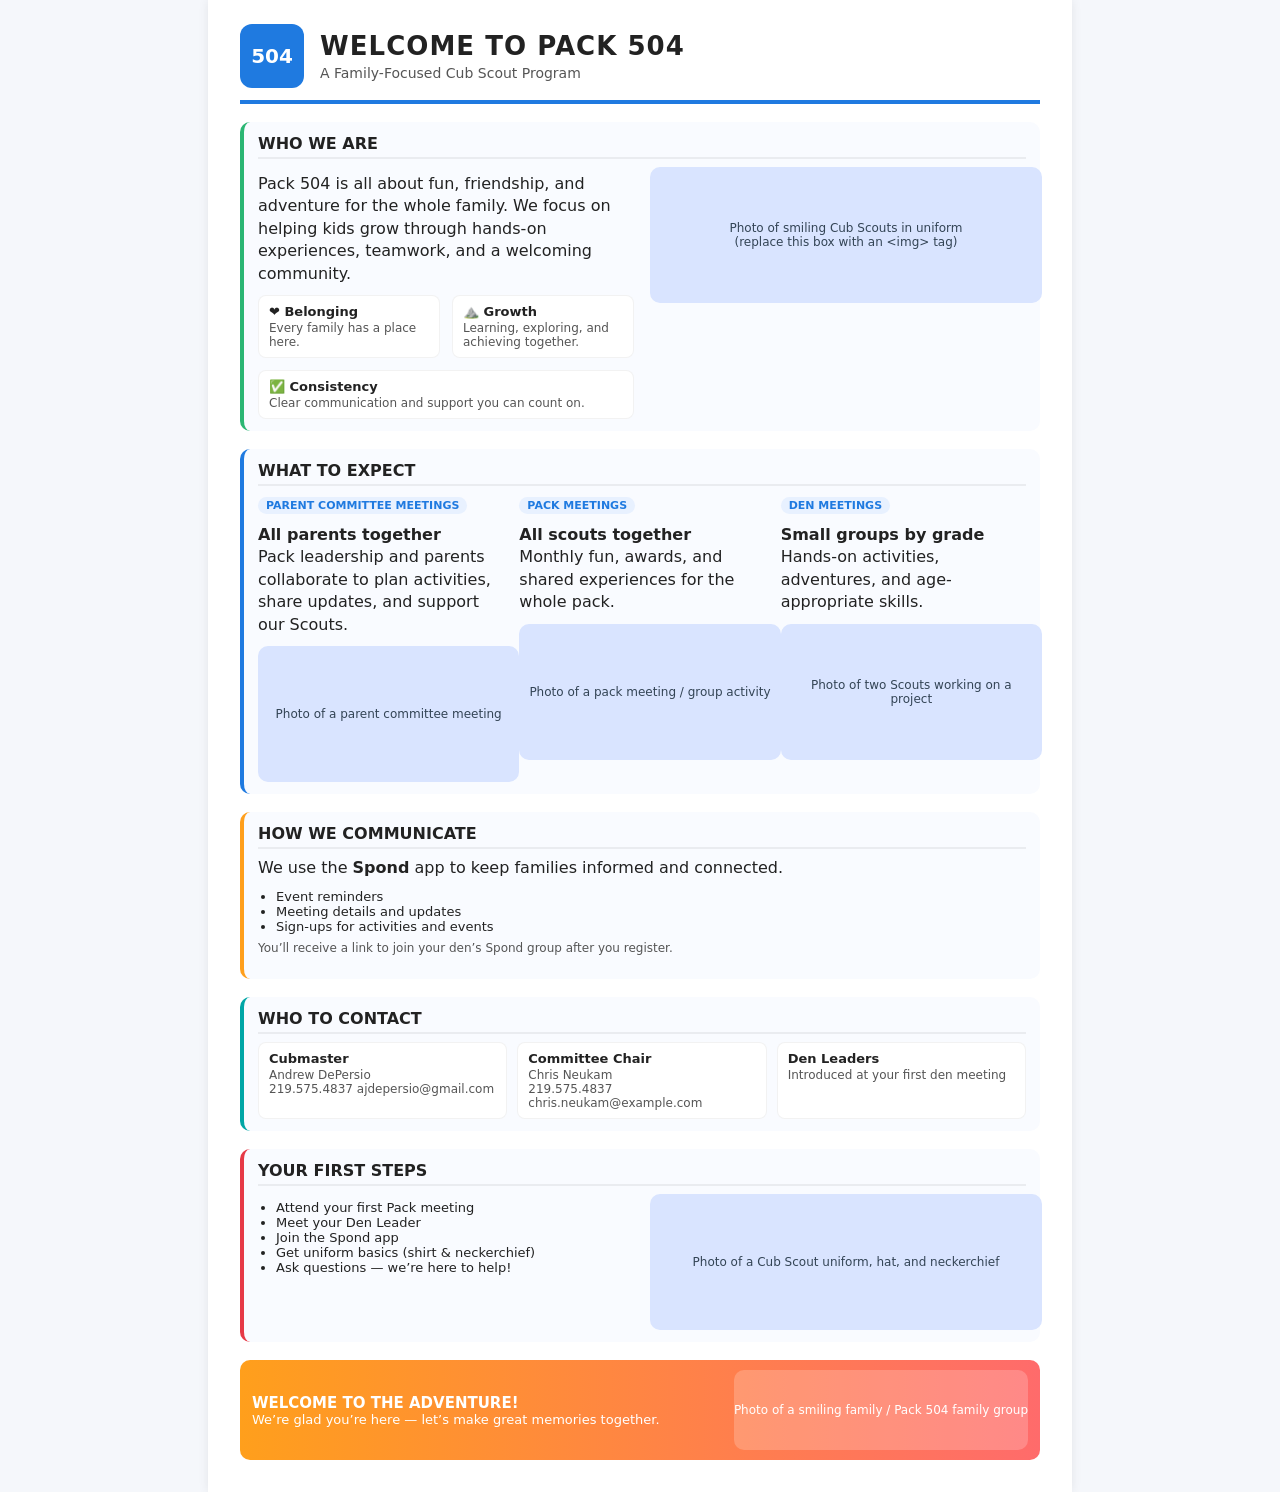
==== src/new-family-info/1-welcome.html @ 1c32aaff "Added welcome page" ====
<!DOCTYPE html>
<html lang="en">
<head>
  <meta charset="UTF-8" />
  <title>Welcome to Pack 504</title>
  <style>
    body {
      font-family: system-ui, -apple-system, BlinkMacSystemFont, "Segoe UI", sans-serif;
      margin: 0;
      padding: 0;
      background: #f5f7fb;
      color: #222;
    }
    .page {
      max-width: 800px;
      margin: 0 auto;
      background: #ffffff;
      padding: 24px 32px 32px;
      box-shadow: 0 0 10px rgba(0,0,0,0.08);
    }
    h1, h2, h3 {
      margin: 0;
      font-weight: 700;
    }
    p {
      margin: 6px 0 10px;
      line-height: 1.4;
    }
    .header {
      display: flex;
      align-items: center;
      gap: 16px;
      border-bottom: 4px solid #1f7ae0;
      padding-bottom: 12px;
      margin-bottom: 18px;
    }
    .header-logo {
      width: 64px;
      height: 64px;
      background: #1f7ae0;
      border-radius: 12px;
      display: flex;
      align-items: center;
      justify-content: center;
      color: #fff;
      font-weight: 800;
      font-size: 20px;
    }
    .header-text h1 {
      font-size: 26px;
      letter-spacing: 0.04em;
    }
    .header-text h2 {
      font-size: 14px;
      font-weight: 500;
      color: #555;
      margin-top: 4px;
    }

    .section {
      margin-bottom: 18px;
      padding: 12px 14px;
      border-radius: 10px;
      background: #f9fbff;
    }
    .section-title {
      font-size: 16px;
      font-weight: 700;
      margin-bottom: 8px;
      padding-bottom: 4px;
      border-bottom: 2px solid rgba(0,0,0,0.06);
    }

    /* Color accents per section */
    .section-who { border-left: 4px solid #2bb673; }
    .section-what { border-left: 4px solid #1f7ae0; }
    .section-comm { border-left: 4px solid #ff9f1c; }
    .section-contact { border-left: 4px solid #00a6a6; }
    .section-steps { border-left: 4px solid #e63946; }

    .flex-row {
      display: flex;
      gap: 16px;
      flex-wrap: wrap;
    }
    .flex-col {
      flex: 1 1 0;
      min-width: 220px;
    }

    .icon-row {
      display: flex;
      gap: 12px;
      flex-wrap: wrap;
      margin-top: 8px;
    }
    .icon-card {
      flex: 1 1 0;
      min-width: 150px;
      background: #ffffff;
      border-radius: 8px;
      padding: 8px 10px;
      border: 1px solid rgba(0,0,0,0.05);
    }
    .icon-label {
      font-weight: 600;
      font-size: 13px;
      margin-bottom: 2px;
    }
    .icon-desc {
      font-size: 12px;
      color: #555;
    }

    .photo {
      width: 100%;
      border-radius: 10px;
      background: #d9e4ff;
      height: 120px;
      display: flex;
      align-items: center;
      justify-content: center;
      color: #345;
      font-size: 12px;
      text-align: center;
      padding: 8px;
    }

    .badge {
      display: inline-block;
      padding: 2px 8px;
      border-radius: 999px;
      font-size: 11px;
      font-weight: 600;
      background: #e8f1ff;
      color: #1f7ae0;
      margin-bottom: 4px;
    }

    .contact-grid {
      display: grid;
      grid-template-columns: repeat(auto-fit, minmax(160px, 1fr));
      gap: 10px;
      margin-top: 8px;
    }
    .contact-card {
      background: #ffffff;
      border-radius: 8px;
      padding: 8px 10px;
      border: 1px solid rgba(0,0,0,0.05);
      font-size: 13px;
    }
    .contact-label {
      font-weight: 600;
      margin-bottom: 2px;
    }
    .contact-value {
      font-size: 12px;
      color: #555;
    }

    ul {
      margin: 6px 0 4px 18px;
      padding: 0;
      font-size: 13px;
    }

    .footer-banner {
      margin-top: 10px;
      padding: 10px 12px;
      border-radius: 10px;
      background: linear-gradient(90deg, #ff9f1c, #ff6b6b);
      color: #fff;
      display: flex;
      align-items: center;
      justify-content: space-between;
      gap: 12px;
      font-size: 13px;
    }
    .footer-banner strong {
      font-size: 15px;
    }
    .footer-photo {
      min-width: 120px;
      height: 80px;
      border-radius: 10px;
      background: rgba(255,255,255,0.2);
      display: flex;
      align-items: center;
      justify-content: center;
      text-align: center;
      font-size: 12px;
    }

    @media print {
      body {
        background: #ffffff;
      }
      .page {
        box-shadow: none;
        margin: 0;
        max-width: 100%;
      }
    }
  </style>
</head>
<body>
  <div class="page">

    <!-- HEADER -->
    <div class="header">
      <div class="header-logo">
        504
      </div>
      <div class="header-text">
        <h1>WELCOME TO PACK 504</h1>
        <h2>A Family-Focused Cub Scout Program</h2>
      </div>
    </div>

    <!-- WHO WE ARE -->
    <div class="section section-who">
      <div class="section-title">WHO WE ARE</div>
      <div class="flex-row">
        <div class="flex-col">
          <p>
            Pack 504 is all about fun, friendship, and adventure for the whole family.
            We focus on helping kids grow through hands-on experiences, teamwork,
            and a welcoming community.
          </p>
          <div class="icon-row">
            <div class="icon-card">
              <div class="icon-label">❤️ Belonging</div>
              <div class="icon-desc">Every family has a place here.</div>
            </div>
            <div class="icon-card">
              <div class="icon-label">⛰️ Growth</div>
              <div class="icon-desc">Learning, exploring, and achieving together.</div>
            </div>
            <div class="icon-card">
              <div class="icon-label">✅ Consistency</div>
              <div class="icon-desc">Clear communication and support you can count on.</div>
            </div>
          </div>
        </div>
        <div class="flex-col">
          <!-- Replace with real image if desired -->
          <div class="photo">
            Photo of smiling Cub Scouts in uniform<br />
            (replace this box with an &lt;img&gt; tag)
          </div>
        </div>
      </div>
    </div>

    <!-- WHAT TO EXPECT -->
    <div class="section section-what">
      <div class="section-title">WHAT TO EXPECT</div>
      <div class="flex-row">
        <div class="flex-col">
          <span class="badge">PARENT COMMITTEE MEETINGS</span>
          <p>
            <strong>All parents together</strong><br />
            Pack leadership and parents collaborate to plan activities, share updates, and support our Scouts.
          </p>
          <div class="photo">
            Photo of a parent committee meeting
          </div>
        </div>
        <div class="flex-col">
          <span class="badge">PACK MEETINGS</span>
          <p>
            <strong>All scouts together</strong><br />
            Monthly fun, awards, and shared experiences for the whole pack.
          </p>
          <div class="photo">
            Photo of a pack meeting / group activity
          </div>
        </div>
        <div class="flex-col">
          <span class="badge">DEN MEETINGS</span>
          <p>
            <strong>Small groups by grade</strong><br />
            Hands-on activities, adventures, and age-appropriate skills.
          </p>
          <div class="photo">
            Photo of two Scouts working on a project
          </div>
        </div>
      </div>
    </div>

    <!-- HOW WE COMMUNICATE -->
    <div class="section section-comm">
      <div class="section-title">HOW WE COMMUNICATE</div>
      <p>
        We use the <strong>Spond</strong> app to keep families informed and connected.
      </p>
      <ul>
        <li>Event reminders</li>
        <li>Meeting details and updates</li>
        <li>Sign-ups for activities and events</li>
      </ul>
      <p style="font-size: 12px; color: #555;">
        You’ll receive a link to join your den’s Spond group after you register.
      </p>
    </div>

    <!-- WHO TO CONTACT -->
    <div class="section section-contact">
      <div class="section-title">WHO TO CONTACT</div>
      <div class="contact-grid">
        <div class="contact-card">
          <div class="contact-label">Cubmaster</div>
          <div class="contact-value">Andrew DePersio</div>
          <div class="contact-value">219.575.4837 ajdepersio@gmail.com</div>
        </div>
        <div class="contact-card">
          <div class="contact-label">Committee Chair</div>
          <div class="contact-value">Chris Neukam</div>
          <div class="contact-value">219.575.4837 chris.neukam@example.com</div>
        </div>
        <div class="contact-card">
          <div class="contact-label">Den Leaders</div>
          <div class="contact-value">Introduced at your first den meeting</div>
        </div>
      </div>
    </div>

    <!-- YOUR FIRST STEPS -->
    <div class="section section-steps">
      <div class="section-title">YOUR FIRST STEPS</div>
      <div class="flex-row">
        <div class="flex-col">
          <ul>
            <li>Attend your first Pack meeting</li>
            <li>Meet your Den Leader</li>
            <li>Join the Spond app</li>
            <li>Get uniform basics (shirt &amp; neckerchief)</li>
            <li>Ask questions — we’re here to help!</li>
          </ul>
        </div>
        <div class="flex-col">
          <div class="photo">
            Photo of a Cub Scout uniform, hat, and neckerchief
          </div>
        </div>
      </div>
    </div>

    <!-- FOOTER BANNER -->
    <div class="footer-banner">
      <div>
        <strong>WELCOME TO THE ADVENTURE!</strong><br />
        We’re glad you’re here — let’s make great memories together.
      </div>
      <div class="footer-photo">
        Photo of a smiling family / Pack 504 family group
      </div>
    </div>

  </div>
</body>
</html>
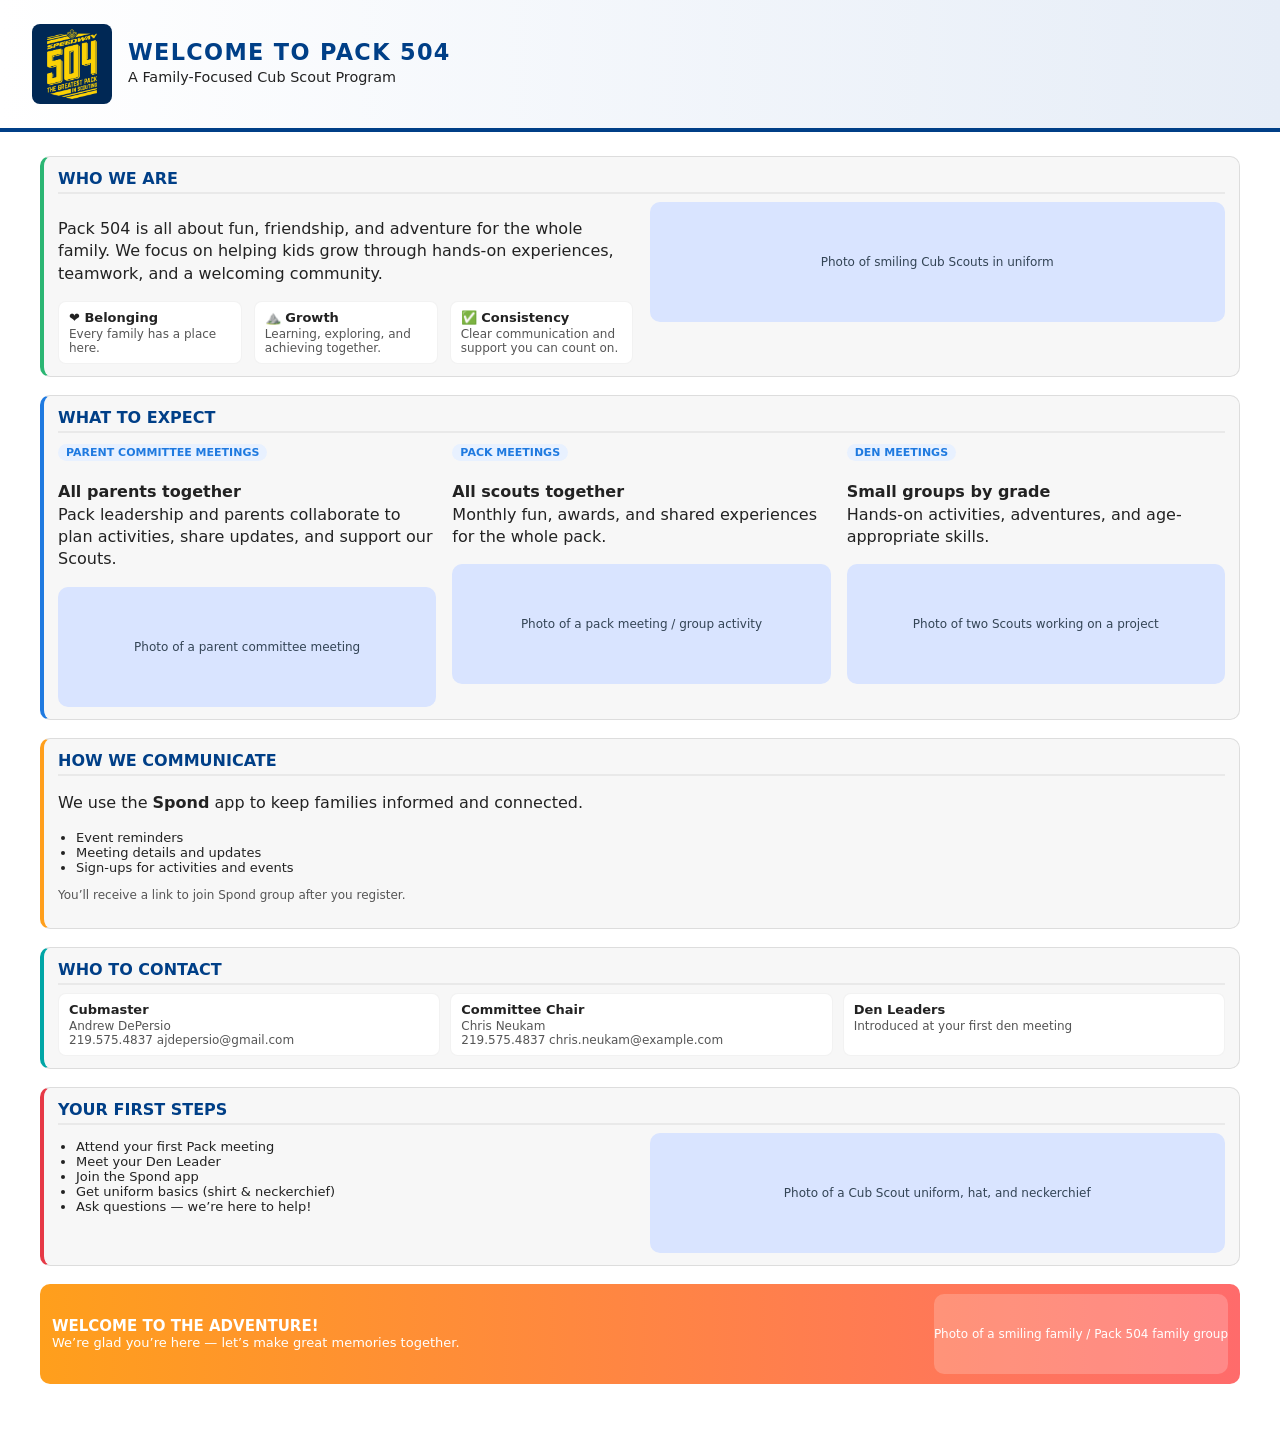
==== commit dfcd2fc9: "Added uniforms, program info, and volunteering pages" ====
--- a/src/new-family-info/1-welcome.html
+++ b/src/new-family-info/1-welcome.html
@@ -2,221 +2,24 @@
 <html lang="en">
 <head>
   <meta charset="UTF-8" />
+  <meta name="viewport" content="width=device-width, initial-scale=1" />
   <title>Welcome to Pack 504</title>
-  <style>
-    body {
-      font-family: system-ui, -apple-system, BlinkMacSystemFont, "Segoe UI", sans-serif;
-      margin: 0;
-      padding: 0;
-      background: #f5f7fb;
-      color: #222;
-    }
-    .page {
-      max-width: 800px;
-      margin: 0 auto;
-      background: #ffffff;
-      padding: 24px 32px 32px;
-      box-shadow: 0 0 10px rgba(0,0,0,0.08);
-    }
-    h1, h2, h3 {
-      margin: 0;
-      font-weight: 700;
-    }
-    p {
-      margin: 6px 0 10px;
-      line-height: 1.4;
-    }
-    .header {
-      display: flex;
-      align-items: center;
-      gap: 16px;
-      border-bottom: 4px solid #1f7ae0;
-      padding-bottom: 12px;
-      margin-bottom: 18px;
-    }
-    .header-logo {
-      width: 64px;
-      height: 64px;
-      background: #1f7ae0;
-      border-radius: 12px;
-      display: flex;
-      align-items: center;
-      justify-content: center;
-      color: #fff;
-      font-weight: 800;
-      font-size: 20px;
-    }
-    .header-text h1 {
-      font-size: 26px;
-      letter-spacing: 0.04em;
-    }
-    .header-text h2 {
-      font-size: 14px;
-      font-weight: 500;
-      color: #555;
-      margin-top: 4px;
-    }
-
-    .section {
-      margin-bottom: 18px;
-      padding: 12px 14px;
-      border-radius: 10px;
-      background: #f9fbff;
-    }
-    .section-title {
-      font-size: 16px;
-      font-weight: 700;
-      margin-bottom: 8px;
-      padding-bottom: 4px;
-      border-bottom: 2px solid rgba(0,0,0,0.06);
-    }
-
-    /* Color accents per section */
-    .section-who { border-left: 4px solid #2bb673; }
-    .section-what { border-left: 4px solid #1f7ae0; }
-    .section-comm { border-left: 4px solid #ff9f1c; }
-    .section-contact { border-left: 4px solid #00a6a6; }
-    .section-steps { border-left: 4px solid #e63946; }
-
-    .flex-row {
-      display: flex;
-      gap: 16px;
-      flex-wrap: wrap;
-    }
-    .flex-col {
-      flex: 1 1 0;
-      min-width: 220px;
-    }
-
-    .icon-row {
-      display: flex;
-      gap: 12px;
-      flex-wrap: wrap;
-      margin-top: 8px;
-    }
-    .icon-card {
-      flex: 1 1 0;
-      min-width: 150px;
-      background: #ffffff;
-      border-radius: 8px;
-      padding: 8px 10px;
-      border: 1px solid rgba(0,0,0,0.05);
-    }
-    .icon-label {
-      font-weight: 600;
-      font-size: 13px;
-      margin-bottom: 2px;
-    }
-    .icon-desc {
-      font-size: 12px;
-      color: #555;
-    }
-
-    .photo {
-      width: 100%;
-      border-radius: 10px;
-      background: #d9e4ff;
-      height: 120px;
-      display: flex;
-      align-items: center;
-      justify-content: center;
-      color: #345;
-      font-size: 12px;
-      text-align: center;
-      padding: 8px;
-    }
-
-    .badge {
-      display: inline-block;
-      padding: 2px 8px;
-      border-radius: 999px;
-      font-size: 11px;
-      font-weight: 600;
-      background: #e8f1ff;
-      color: #1f7ae0;
-      margin-bottom: 4px;
-    }
-
-    .contact-grid {
-      display: grid;
-      grid-template-columns: repeat(auto-fit, minmax(160px, 1fr));
-      gap: 10px;
-      margin-top: 8px;
-    }
-    .contact-card {
-      background: #ffffff;
-      border-radius: 8px;
-      padding: 8px 10px;
-      border: 1px solid rgba(0,0,0,0.05);
-      font-size: 13px;
-    }
-    .contact-label {
-      font-weight: 600;
-      margin-bottom: 2px;
-    }
-    .contact-value {
-      font-size: 12px;
-      color: #555;
-    }
-
-    ul {
-      margin: 6px 0 4px 18px;
-      padding: 0;
-      font-size: 13px;
-    }
-
-    .footer-banner {
-      margin-top: 10px;
-      padding: 10px 12px;
-      border-radius: 10px;
-      background: linear-gradient(90deg, #ff9f1c, #ff6b6b);
-      color: #fff;
-      display: flex;
-      align-items: center;
-      justify-content: space-between;
-      gap: 12px;
-      font-size: 13px;
-    }
-    .footer-banner strong {
-      font-size: 15px;
-    }
-    .footer-photo {
-      min-width: 120px;
-      height: 80px;
-      border-radius: 10px;
-      background: rgba(255,255,255,0.2);
-      display: flex;
-      align-items: center;
-      justify-content: center;
-      text-align: center;
-      font-size: 12px;
-    }
-
-    @media print {
-      body {
-        background: #ffffff;
-      }
-      .page {
-        box-shadow: none;
-        margin: 0;
-        max-width: 100%;
-      }
-    }
-  </style>
+  <link rel="stylesheet" href="style.css" />
 </head>
-<body>
-  <div class="page">
-
-    <!-- HEADER -->
-    <div class="header">
-      <div class="header-logo">
-        504
+<body class="welcome-page">
+  <header>
+    <div class="site-brand">
+      <div class="site-logo">
+        <img src="images/504-logo.png" alt="Pack 504 logo" />
       </div>
-      <div class="header-text">
-        <h1>WELCOME TO PACK 504</h1>
-        <h2>A Family-Focused Cub Scout Program</h2>
+      <div class="site-text">
+        <h1>Welcome to Pack 504</h1>
+        <p>A Family-Focused Cub Scout Program</p>
       </div>
     </div>
+  </header>
+
+  <div class="page">
 
     <!-- WHO WE ARE -->
     <div class="section section-who">
@@ -246,8 +49,7 @@
         <div class="flex-col">
           <!-- Replace with real image if desired -->
           <div class="photo">
-            Photo of smiling Cub Scouts in uniform<br />
-            (replace this box with an &lt;img&gt; tag)
+            Photo of smiling Cub Scouts in uniform
           </div>
         </div>
       </div>
@@ -301,8 +103,8 @@
         <li>Meeting details and updates</li>
         <li>Sign-ups for activities and events</li>
       </ul>
-      <p style="font-size: 12px; color: #555;">
-        You’ll receive a link to join your den’s Spond group after you register.
+      <p class="small-note">
+        You’ll receive a link to join Spond group after you register.
       </p>
     </div>
 
--- a/src/new-family-info/style.css
+++ b/src/new-family-info/style.css
@@ -0,0 +1,787 @@
+:root {
+  --blue: #003f87;
+  --blue-dark: #002855;
+  --gold: #f2a900;
+  --light: #f7f7f7;
+  --border: #ddd;
+  --text: #222;
+  --muted: #555;
+  --required: #c62828;
+  --recommended: #2e7d32;
+  --optional: #6d6d6d;
+}
+
+body {
+  font-family: system-ui, -apple-system, BlinkMacSystemFont, "Segoe UI", sans-serif;
+  margin: 0;
+  padding: 0;
+  background: #ffffff;
+  color: var(--text);
+}
+
+p {
+  line-height: 1.4;
+}
+
+/* Uniform page */
+header {
+  display: flex;
+  justify-content: space-between;
+  align-items: flex-start;
+  padding: 1.5rem 2rem;
+  border-bottom: 4px solid var(--blue);
+  background: linear-gradient(to right, #ffffff, #e6edf7);
+}
+
+.site-brand {
+  display: flex;
+  align-items: center;
+  gap: 1rem;
+}
+
+.site-logo {
+  width: 72px;
+  height: 72px;
+  background: var(--blue-dark);
+  border-radius: 8px;
+  display: flex;
+  align-items: center;
+  justify-content: center;
+  color: #fff;
+  font-weight: 700;
+  font-size: 0.8rem;
+  text-align: center;
+  padding: 0.25rem;
+}
+
+.site-logo img {
+  width: 50px;
+  height: 70px;
+}
+
+.site-text h1 {
+  margin: 0;
+  font-size: 1.4rem;
+  color: var(--blue);
+  text-transform: uppercase;
+  letter-spacing: 0.06em;
+}
+
+.site-text p {
+  margin: 0.15rem 0;
+  font-size: 0.9rem;
+}
+
+.site-contact {
+  text-align: right;
+  font-size: 0.9rem;
+  line-height: 1.4;
+}
+
+main {
+  padding: 1.5rem 2rem 3rem;
+  max-width: 1200px;
+  margin: 0 auto;
+}
+
+h2 {
+  margin-top: 0;
+  color: var(--blue);
+  border-bottom: 2px solid var(--gold);
+  display: inline-block;
+  padding-bottom: 0.25rem;
+}
+
+.uniform-notes {
+  display: grid;
+  grid-template-columns: minmax(0, 2fr) minmax(0, 2fr);
+  gap: 1.5rem;
+  margin-bottom: 2rem;
+  background: var(--light);
+  border-radius: 8px;
+  padding: 1.25rem 1.5rem;
+  border: 1px solid var(--border);
+}
+
+.uniform-notes h3 {
+  margin-top: 0;
+  margin-bottom: 0.4rem;
+  font-size: 1rem;
+  color: var(--blue);
+}
+
+.uniform-notes p {
+  margin: 0.2rem 0;
+  font-size: 0.9rem;
+}
+
+.importance-key {
+  margin-top: 0.75rem;
+  font-size: 0.85rem;
+}
+
+.importance-pill {
+  display: inline-flex;
+  align-items: center;
+  gap: 0.25rem;
+  padding: 0.1rem 0.5rem;
+  border-radius: 999px;
+  border: 1px solid transparent;
+  font-size: 0.8rem;
+  margin-right: 0.4rem;
+  margin-bottom: 0.25rem;
+}
+
+.importance-required {
+  color: var(--required);
+  border-color: var(--required);
+  background: #ffebee;
+}
+
+.importance-recommended {
+  color: var(--recommended);
+  border-color: var(--recommended);
+  background: #e8f5e9;
+}
+
+.importance-optional {
+  color: var(--optional);
+  border-color: var(--optional);
+  background: #f5f5f5;
+}
+
+.table-wrapper {
+  overflow-x: auto;
+  border-radius: 8px;
+  border: 1px solid var(--border);
+}
+
+table {
+  border-collapse: collapse;
+  width: 100%;
+  min-width: 900px;
+  background: #fff;
+}
+
+thead {
+  background: var(--blue);
+  color: #fff;
+}
+
+th,
+td {
+  border: 1px solid var(--border);
+  padding: 0.5rem;
+  text-align: center;
+  vertical-align: middle;
+  font-size: 0.85rem;
+}
+
+th {
+  font-weight: 600;
+}
+
+th.item-col,
+th.importance-col {
+  background: var(--blue-dark);
+}
+
+th.item-col {
+  width: 180px;
+}
+
+th.importance-col {
+  width: 110px;
+}
+
+tbody tr:nth-child(even) {
+  background: #fafafa;
+}
+
+.item-label {
+  font-weight: 600;
+  text-align: left;
+}
+
+.price {
+  display: block;
+  font-size: 0.75rem;
+  color: var(--muted);
+  margin-top: 0.1rem;
+}
+
+.uniform-image {
+  max-width: 70px;
+  max-height: 70px;
+  object-fit: contain;
+  display: block;
+  margin: 0 auto;
+}
+
+.importance-tag {
+  display: inline-block;
+  padding: 0.15rem 0.55rem;
+  border-radius: 999px;
+  font-size: 0.75rem;
+  border: 1px solid transparent;
+  white-space: nowrap;
+}
+
+.importance-tag.required {
+  border-color: var(--required);
+  color: var(--required);
+  background: #ffebee;
+}
+
+.importance-tag.recommended {
+  border-color: var(--recommended);
+  color: var(--recommended);
+  background: #e8f5e9;
+}
+
+.importance-tag.optional {
+  border-color: var(--optional);
+  color: var(--optional);
+  background: #f5f5f5;
+}
+
+.footnote {
+  margin-top: 0.75rem;
+  font-size: 0.8rem;
+  color: var(--muted);
+}
+
+/* Welcome page */
+.page {
+  max-width: 1200px;
+  margin: 0 auto;
+  padding: 1.5rem 2rem 3rem;
+}
+
+h1,
+h3 {
+  margin: 0;
+  font-weight: 700;
+}
+
+.section {
+  margin-bottom: 18px;
+  padding: 12px 14px;
+  border-radius: 10px;
+  background: var(--light);
+  border: 1px solid var(--border);
+}
+
+.section-title {
+  font-size: 16px;
+  font-weight: 700;
+  margin-bottom: 8px;
+  padding-bottom: 4px;
+  color: var(--blue);
+  border-bottom: 2px solid rgba(0, 0, 0, 0.06);
+}
+
+.section-who {
+  border-left: 4px solid #2bb673;
+}
+
+.section-what {
+  border-left: 4px solid #1f7ae0;
+}
+
+.section-comm {
+  border-left: 4px solid #ff9f1c;
+}
+
+.section-contact {
+  border-left: 4px solid #00a6a6;
+}
+
+.section-steps {
+  border-left: 4px solid #e63946;
+}
+
+.section-purpose {
+  border-left: 4px solid #2bb673;
+}
+
+.section-aims {
+  border-left: 4px solid #1f7ae0;
+}
+
+.section-ranks {
+  border-left: 4px solid #ff9f1c;
+}
+
+.section-experiences {
+  border-left: 4px solid #00a6a6;
+}
+
+.section-family {
+  border-left: 4px solid #e63946;
+}
+
+.section-cost {
+  border-left: 4px solid #8e44ad;
+}
+
+.section-benefits {
+  border-left: 4px solid #2bb673;
+}
+
+.section-how {
+  border-left: 4px solid #1f7ae0;
+}
+
+.section-leadership {
+  border-left: 4px solid #ff9f1c;
+}
+
+.section-events {
+  border-left: 4px solid #00a6a6;
+}
+
+.section-micro {
+  border-left: 4px solid #e63946;
+}
+
+.section-noexp {
+  border-left: 4px solid #8e44ad;
+}
+
+.section-vital {
+  border-left: 4px solid var(--blue);
+  background: #eef3fb;
+}
+
+.role-block {
+  margin-bottom: 10px;
+  padding: 8px 10px;
+  background: #ffffff;
+  border-radius: 8px;
+  border: 1px solid rgba(0, 0, 0, 0.05);
+}
+
+.role-title {
+  font-weight: 600;
+  margin-bottom: 2px;
+  font-size: 13px;
+}
+
+.role-desc {
+  font-size: 12px;
+  color: var(--muted);
+}
+
+/* Volunteering page — screen: show roles-row as 3 columns */
+.roles-row {
+  display: grid;
+  grid-template-columns: 1fr 1fr 1fr;
+  gap: 16px;
+  align-items: start;
+}
+
+/* Volunteering page print overrides */
+@media print {
+  body.volunteering-page .page {
+    display: flex;
+    flex-direction: column;
+    gap: 5px;
+    padding: 0.1in 0.2in 0.1in;
+  }
+
+  body.volunteering-page .section {
+    margin-bottom: 0;
+    padding: 5px 7px;
+  }
+
+  body.volunteering-page .section-title {
+    font-size: 8pt;
+    margin-bottom: 3px;
+    padding-bottom: 1px;
+  }
+
+  body.volunteering-page p {
+    font-size: 7pt;
+    margin: 1px 0;
+    line-height: 1.2;
+  }
+
+  body.volunteering-page ul {
+    font-size: 7pt;
+    margin: 2px 0 1px 12px;
+  }
+
+  body.volunteering-page .roles-row {
+    display: grid;
+    grid-template-columns: 1fr 1fr 1fr;
+    gap: 5px;
+    align-items: stretch;
+    break-inside: avoid;
+    page-break-inside: avoid;
+  }
+
+  body.volunteering-page .roles-row .section {
+    height: 100%;
+    box-sizing: border-box;
+  }
+
+  body.volunteering-page .role-block {
+    margin-bottom: 3px;
+    padding: 3px 5px;
+  }
+
+  body.volunteering-page .role-title {
+    font-size: 7pt;
+    margin-bottom: 0;
+  }
+
+  body.volunteering-page .role-desc {
+    font-size: 6.5pt;
+  }
+}
+
+.flex-row {
+  display: flex;
+  gap: 16px;
+  flex-wrap: wrap;
+}
+
+.flex-col {
+  flex: 1 1 0;
+  min-width: 220px;
+}
+
+.icon-row {
+  display: flex;
+  gap: 12px;
+  flex-wrap: wrap;
+  margin-top: 8px;
+}
+
+.icon-card,
+.contact-card {
+  flex: 1 1 0;
+  min-width: 150px;
+  background: #ffffff;
+  border-radius: 8px;
+  padding: 8px 10px;
+  border: 1px solid rgba(0, 0, 0, 0.05);
+}
+
+.icon-label,
+.contact-label {
+  font-weight: 600;
+  font-size: 13px;
+  margin-bottom: 2px;
+}
+
+.icon-desc,
+.contact-value,
+.small-note {
+  font-size: 12px;
+  color: var(--muted);
+}
+
+.photo {
+  width: 100%;
+  border-radius: 10px;
+  background: #d9e4ff;
+  height: 120px;
+  display: flex;
+  align-items: center;
+  justify-content: center;
+  color: #345;
+  font-size: 12px;
+  text-align: center;
+  padding: 8px;
+  box-sizing: border-box;
+}
+
+.badge {
+  display: inline-block;
+  padding: 2px 8px;
+  border-radius: 999px;
+  font-size: 11px;
+  font-weight: 600;
+  background: #e8f1ff;
+  color: #1f7ae0;
+  margin-bottom: 4px;
+}
+
+.contact-grid {
+  display: grid;
+  grid-template-columns: repeat(auto-fit, minmax(160px, 1fr));
+  gap: 10px;
+  margin-top: 8px;
+}
+
+ul {
+  margin: 6px 0 4px 18px;
+  padding: 0;
+  font-size: 13px;
+}
+
+.footer-banner {
+  margin-top: 10px;
+  padding: 10px 12px;
+  border-radius: 10px;
+  background: linear-gradient(90deg, #ff9f1c, #ff6b6b);
+  color: #fff;
+  display: flex;
+  align-items: center;
+  justify-content: space-between;
+  gap: 12px;
+  font-size: 13px;
+}
+
+.footer-banner strong {
+  font-size: 15px;
+}
+
+.footer-photo {
+  min-width: 120px;
+  height: 80px;
+  border-radius: 10px;
+  background: rgba(255, 255, 255, 0.2);
+  display: flex;
+  align-items: center;
+  justify-content: center;
+  text-align: center;
+  font-size: 12px;
+}
+
+@media (max-width: 800px) {
+  header {
+    flex-direction: column;
+    gap: 1rem;
+  }
+
+  .site-contact {
+    text-align: left;
+  }
+
+  .uniform-notes {
+    grid-template-columns: minmax(0, 1fr);
+  }
+
+  .page {
+    padding: 1rem;
+  }
+
+  .header {
+    padding: 0.9rem;
+  }
+
+  .footer-banner {
+    flex-direction: column;
+    align-items: flex-start;
+  }
+}
+
+@media print {
+  @page {
+    size: portrait;
+    margin: 0.3in;
+  }
+
+  * {
+    box-shadow: none;
+  }
+
+  body {
+    background: #ffffff;
+    font-size: 9pt;
+    -webkit-print-color-adjust: exact;
+    print-color-adjust: exact;
+  }
+
+  header {
+    padding: 0.2in 0.25in;
+    border-bottom-width: 2px;
+    page-break-inside: avoid;
+    break-inside: avoid;
+  }
+
+  .site-brand {
+    gap: 0.5rem;
+  }
+
+  .site-logo {
+    width: 48px;
+    height: 48px;
+    border-radius: 6px;
+    padding: 0.1rem;
+  }
+
+  .site-logo img {
+    width: 32px;
+    height: 44px;
+  }
+
+  .site-text h1 {
+    font-size: 14pt;
+    letter-spacing: 0.03em;
+  }
+
+  .site-text p {
+    margin: 0.08rem 0;
+    font-size: 8pt;
+  }
+
+  .site-contact {
+    font-size: 7pt;
+    line-height: 1.2;
+  }
+
+  .page,
+  main {
+    margin: 0;
+    max-width: 100%;
+    padding: 0.2in 0.25in 0.15in;
+  }
+
+  .section {
+    margin-bottom: 6px;
+    padding: 6px 8px;
+    border-radius: 6px;
+  }
+
+  .section-title {
+    font-size: 10pt;
+    margin-bottom: 3px;
+    padding-bottom: 1px;
+  }
+
+  p {
+    margin: 2px 0;
+    line-height: 1.2;
+  }
+
+  ul {
+    margin: 3px 0 1px 14px;
+    font-size: 8pt;
+  }
+
+  .icon-row,
+  .flex-row,
+  .contact-grid {
+    gap: 6px;
+  }
+
+  .icon-card,
+  .contact-card {
+    min-width: 0;
+    padding: 5px 6px;
+  }
+
+  .icon-label,
+  .contact-label {
+    font-size: 8pt;
+    margin-bottom: 1px;
+  }
+
+  .icon-desc,
+  .contact-value,
+  .small-note,
+  .badge,
+  .footnote {
+    font-size: 7pt;
+  }
+
+  .photo,
+  .footer-photo {
+    display: none;
+  }
+
+  .footer-banner {
+    margin-top: 6px;
+    padding: 6px 8px;
+    border-radius: 6px;
+    font-size: 8pt;
+    page-break-inside: avoid;
+    break-inside: avoid;
+  }
+
+  .footer-banner strong {
+    font-size: 10pt;
+  }
+
+  body.uniform-page h2 {
+    font-size: 11pt;
+    margin-bottom: 0.25rem;
+    padding-bottom: 0.1rem;
+  }
+
+  body.uniform-page .uniform-notes {
+    gap: 0.5rem;
+    margin-bottom: 0.5rem;
+    padding: 0.45rem 0.55rem;
+  }
+
+  body.uniform-page .uniform-notes h3 {
+    font-size: 8.5pt;
+    margin-bottom: 0.15rem;
+  }
+
+  body.uniform-page .uniform-notes p {
+    font-size: 7pt;
+    margin: 0.08rem 0;
+  }
+
+  body.uniform-page .importance-key {
+    margin-top: 0.25rem;
+    font-size: 7pt;
+  }
+
+  body.uniform-page .importance-pill {
+    font-size: 6.5pt;
+    padding: 0.03rem 0.35rem;
+  }
+
+  body.uniform-page .table-wrapper {
+    border-radius: 4px;
+    page-break-inside: avoid;
+    break-inside: avoid;
+  }
+
+  body.uniform-page table {
+    min-width: 0;
+    table-layout: fixed;
+  }
+
+  body.uniform-page th,
+  body.uniform-page td {
+    padding: 0.12rem;
+    font-size: 6.7pt;
+    line-height: 1.1;
+  }
+
+  body.uniform-page th.item-col {
+    width: 90px;
+  }
+
+  body.uniform-page th.importance-col {
+    width: 70px;
+  }
+
+  body.uniform-page .uniform-image {
+    max-width: 28px;
+    max-height: 28px;
+  }
+
+  body.uniform-page .importance-tag {
+    font-size: 6pt;
+    padding: 0.04rem 0.25rem;
+  }
+
+  body.welcome-page .section,
+  body.welcome-page .footer-banner,
+  body.welcome-page header,
+  body.uniform-page .uniform-notes,
+  body.uniform-page .table-wrapper,
+  body.uniform-page header {
+    page-break-inside: avoid;
+    break-inside: avoid;
+  }
+}
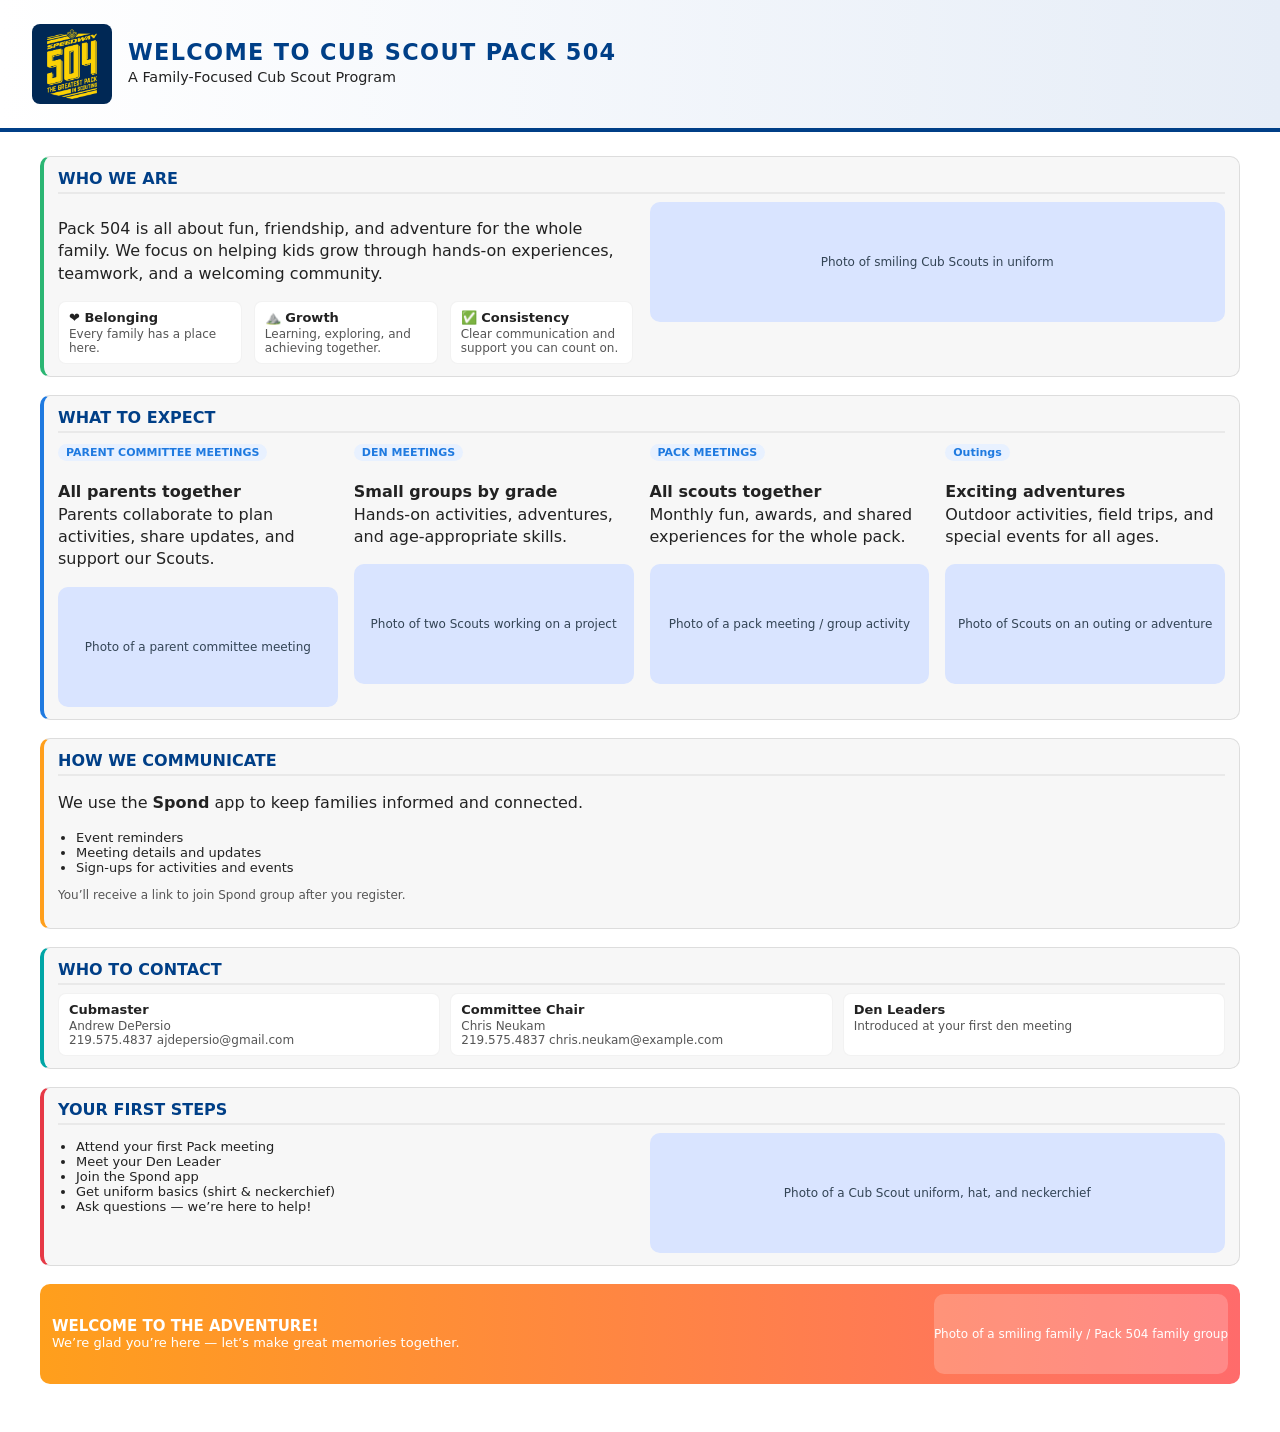
==== commit 77e5e3e4: "Minor language tweaks" ====
--- a/src/new-family-info/1-welcome.html
+++ b/src/new-family-info/1-welcome.html
@@ -3,7 +3,7 @@
 <head>
   <meta charset="UTF-8" />
   <meta name="viewport" content="width=device-width, initial-scale=1" />
-  <title>Welcome to Pack 504</title>
+  <title>Welcome to Cub Scout Pack 504</title>
   <link rel="stylesheet" href="style.css" />
 </head>
 <body class="welcome-page">
@@ -13,7 +13,7 @@
         <img src="images/504-logo.png" alt="Pack 504 logo" />
       </div>
       <div class="site-text">
-        <h1>Welcome to Pack 504</h1>
+        <h1>Welcome to Cub Scout Pack 504</h1>
         <p>A Family-Focused Cub Scout Program</p>
       </div>
     </div>
@@ -63,10 +63,20 @@
           <span class="badge">PARENT COMMITTEE MEETINGS</span>
           <p>
             <strong>All parents together</strong><br />
-            Pack leadership and parents collaborate to plan activities, share updates, and support our Scouts.
+            Parents collaborate to plan activities, share updates, and support our Scouts.
           </p>
           <div class="photo">
             Photo of a parent committee meeting
+          </div>
+        </div>
+        <div class="flex-col">
+          <span class="badge">DEN MEETINGS</span>
+          <p>
+            <strong>Small groups by grade</strong><br />
+            Hands-on activities, adventures, and age-appropriate skills.
+          </p>
+          <div class="photo">
+            Photo of two Scouts working on a project
           </div>
         </div>
         <div class="flex-col">
@@ -80,13 +90,13 @@
           </div>
         </div>
         <div class="flex-col">
-          <span class="badge">DEN MEETINGS</span>
+          <span class="badge">Outings</span>
           <p>
-            <strong>Small groups by grade</strong><br />
-            Hands-on activities, adventures, and age-appropriate skills.
+            <strong>Exciting adventures</strong><br />
+            Outdoor activities, field trips, and special events for all ages.
           </p>
           <div class="photo">
-            Photo of two Scouts working on a project
+            Photo of Scouts on an outing or adventure
           </div>
         </div>
       </div>
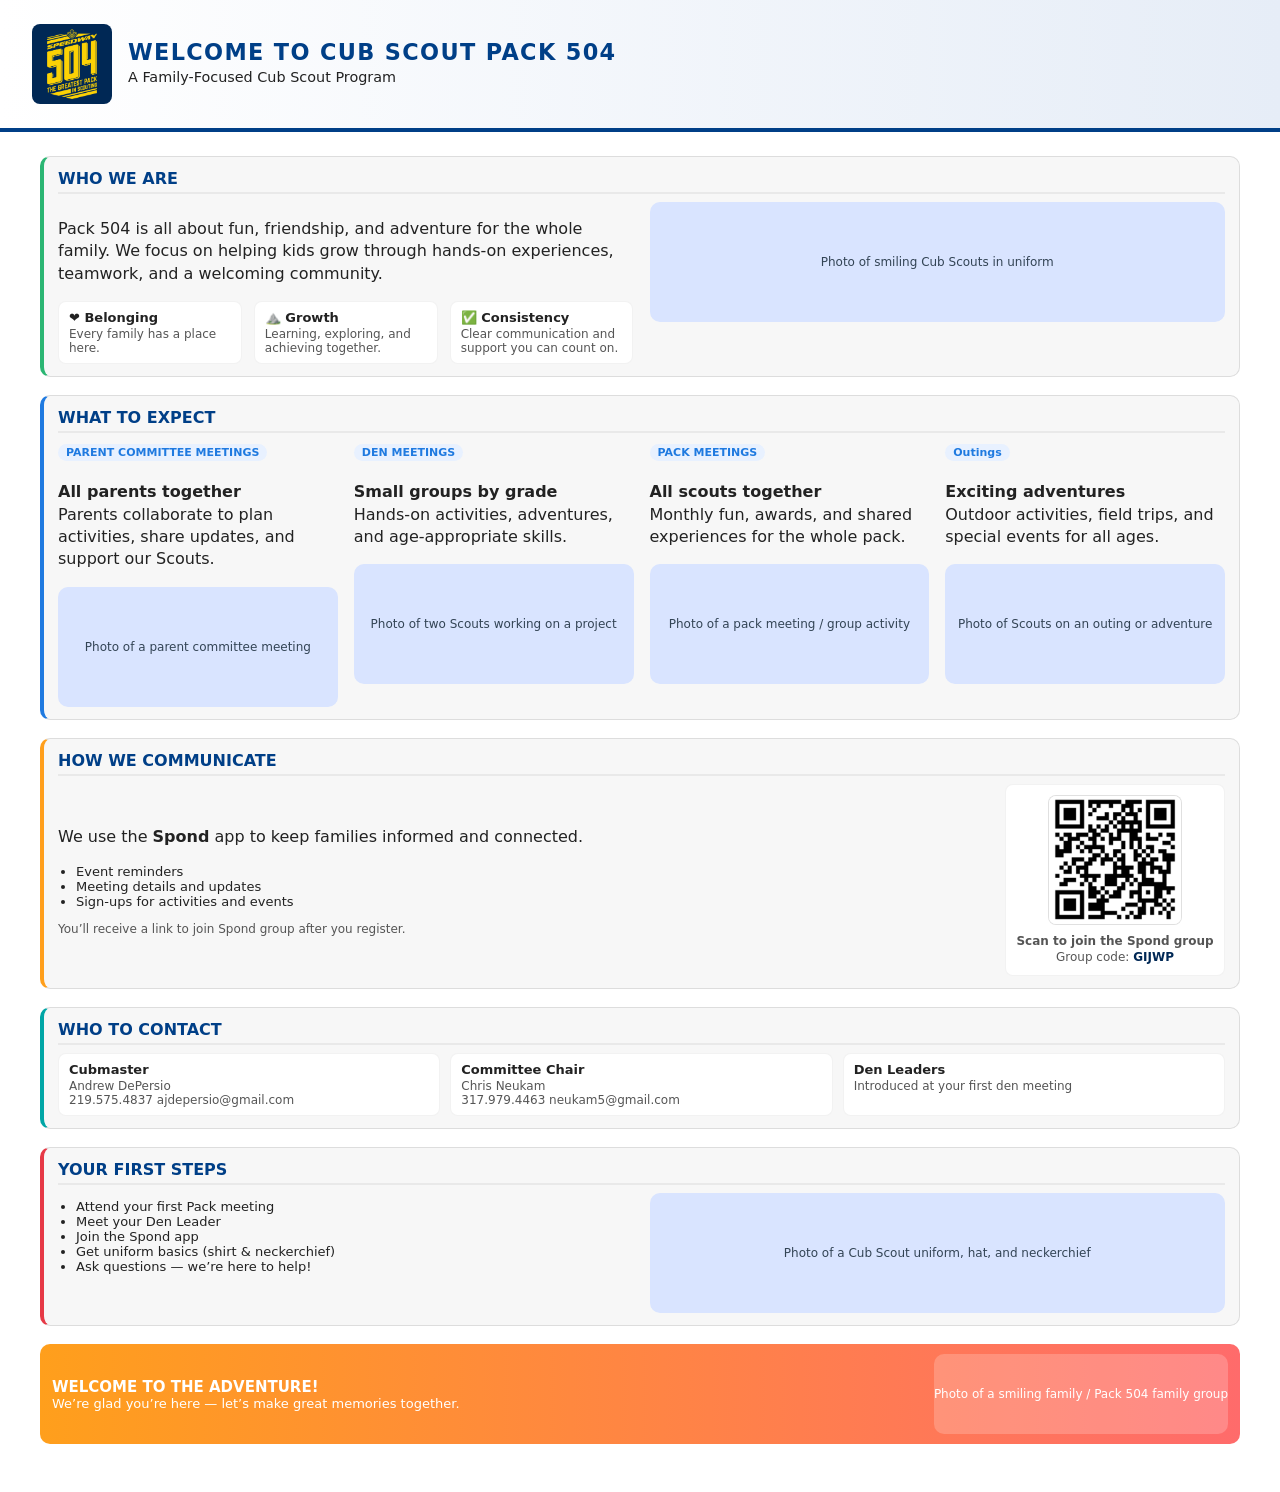
==== commit 236a10c6: "Added spond qr code" ====
--- a/src/new-family-info/1-welcome.html
+++ b/src/new-family-info/1-welcome.html
@@ -105,17 +105,31 @@
     <!-- HOW WE COMMUNICATE -->
     <div class="section section-comm">
       <div class="section-title">HOW WE COMMUNICATE</div>
-      <p>
-        We use the <strong>Spond</strong> app to keep families informed and connected.
-      </p>
-      <ul>
-        <li>Event reminders</li>
-        <li>Meeting details and updates</li>
-        <li>Sign-ups for activities and events</li>
-      </ul>
-      <p class="small-note">
-        You’ll receive a link to join Spond group after you register.
-      </p>
+      <div class="flex-row">
+        <div class="flex-col">
+          <p>
+            We use the <strong>Spond</strong> app to keep families informed and connected.
+          </p>
+          <ul>
+            <li>Event reminders</li>
+            <li>Meeting details and updates</li>
+            <li>Sign-ups for activities and events</li>
+          </ul>
+          <p class="small-note">
+            You’ll receive a link to join Spond group after you register.
+          </p>
+        </div>
+        <div class="flex-col">
+          <div class="icon-card">
+            <img src="images/spond-qr.png" alt="QR code to join Spond group" />
+            <p>
+              <strong>Scan to join the Spond group</strong><br />
+              Group code: <strong>GIJWP</strong>
+            </p>
+          </div>
+        </div>
+      </div>
+
     </div>
 
     <!-- WHO TO CONTACT -->
@@ -130,7 +144,7 @@
         <div class="contact-card">
           <div class="contact-label">Committee Chair</div>
           <div class="contact-value">Chris Neukam</div>
-          <div class="contact-value">219.575.4837 chris.neukam@example.com</div>
+          <div class="contact-value">317.979.4463 neukam5@gmail.com</div>
         </div>
         <div class="contact-card">
           <div class="contact-label">Den Leaders</div>
--- a/src/new-family-info/style.css
+++ b/src/new-family-info/style.css
@@ -293,6 +293,40 @@
   border-left: 4px solid #ff9f1c;
 }
 
+.section-comm .flex-row {
+  align-items: center;
+}
+
+.section-comm .flex-col:last-child {
+  flex: 0 0 220px;
+}
+
+.section-comm .icon-card {
+  text-align: center;
+  padding: 10px;
+}
+
+.section-comm img {
+  display: block;
+  width: 132px;
+  max-width: 100%;
+  margin: 0 auto 8px;
+  border-radius: 8px;
+  border: 1px solid rgba(0, 0, 0, 0.12);
+  background: #ffffff;
+}
+
+.section-comm .icon-card p {
+  margin: 0;
+  font-size: 12px;
+  line-height: 1.35;
+  color: var(--muted);
+}
+
+.section-comm .icon-card strong:last-child {
+  color: var(--blue-dark);
+}
+
 .section-contact {
   border-left: 4px solid #00a6a6;
 }
@@ -577,6 +611,10 @@
     flex-direction: column;
     align-items: flex-start;
   }
+
+  .section-comm .flex-col:last-child {
+    flex: 1 1 100%;
+  }
 }
 
 @media print {
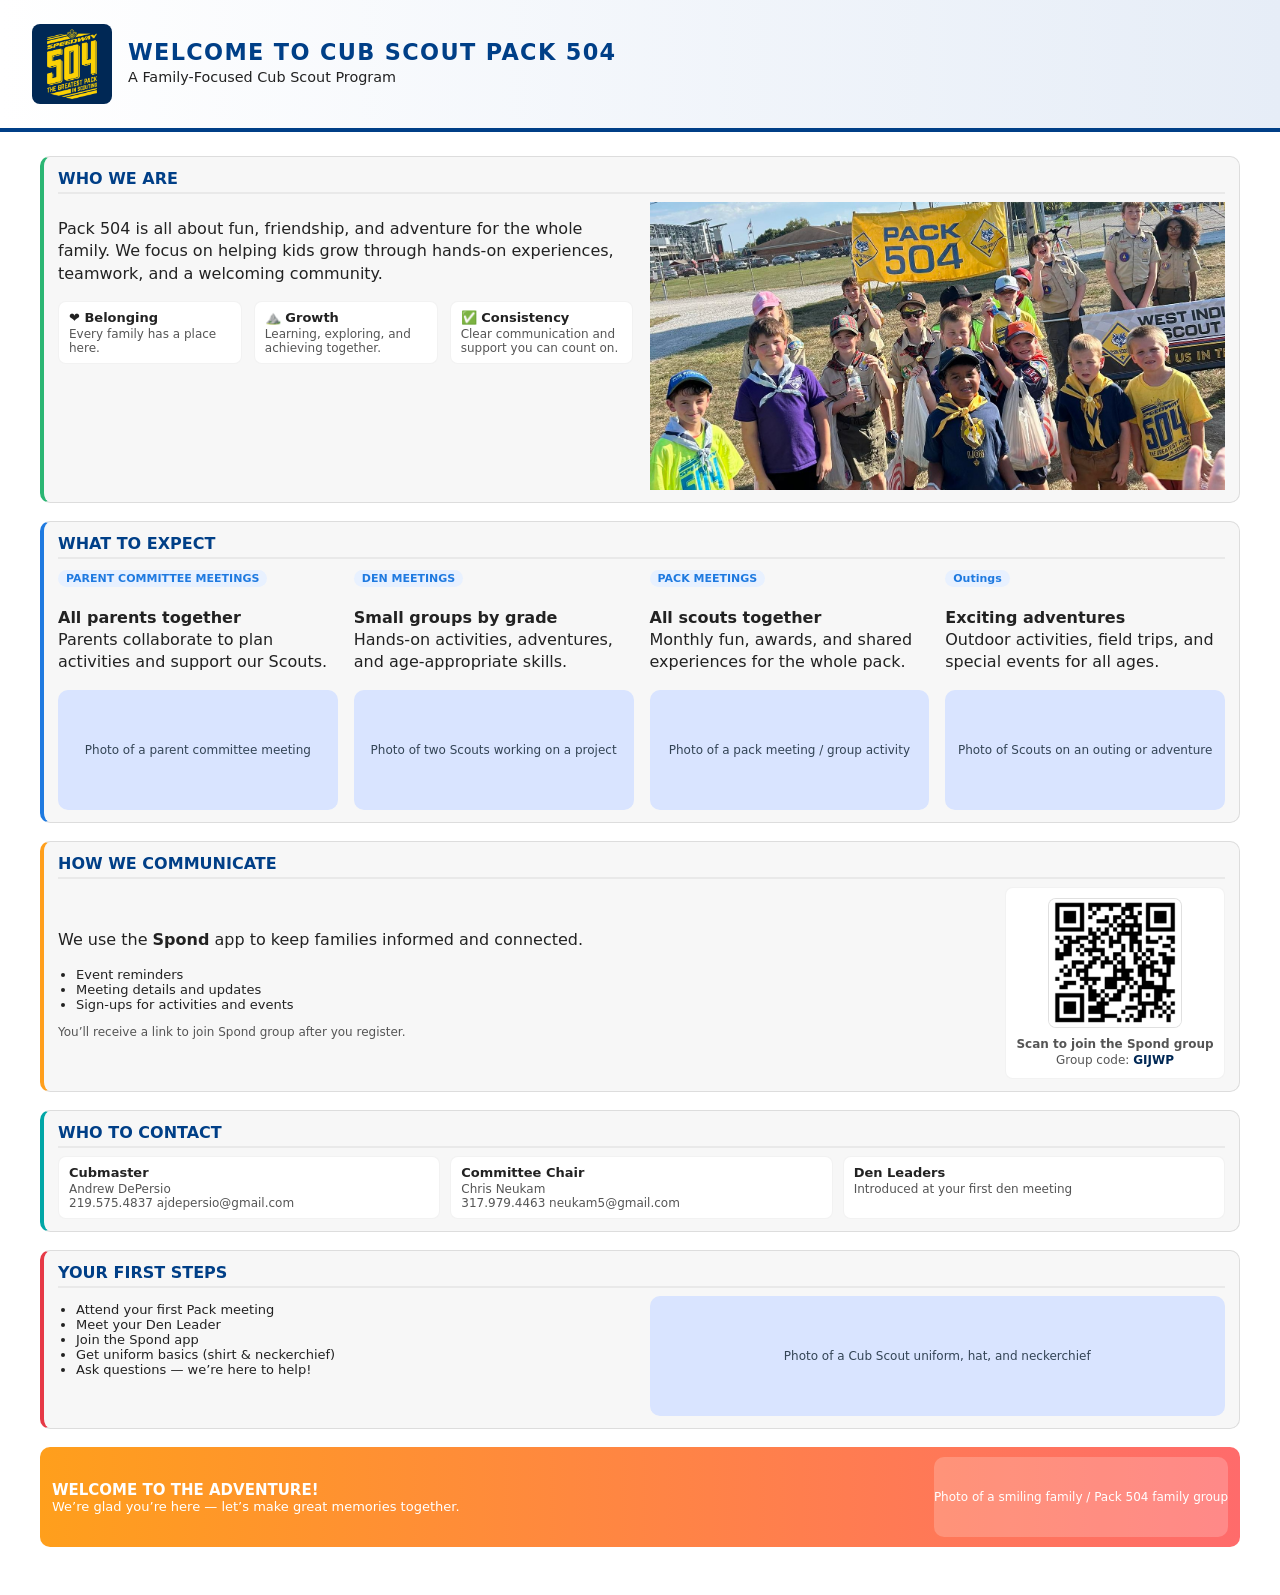
==== commit 6c532536: "Finishing out content" ====
--- a/src/new-family-info/1-welcome.html
+++ b/src/new-family-info/1-welcome.html
@@ -48,9 +48,10 @@
         </div>
         <div class="flex-col">
           <!-- Replace with real image if desired -->
-          <div class="photo">
+          <!-- <div class="photo">
             Photo of smiling Cub Scouts in uniform
-          </div>
+          </div> -->
+          <img src="images/scouts/speedway-parade.jpg" alt="Photo of smiling Cub Scouts in uniform" height="170px"/>
         </div>
       </div>
     </div>
@@ -63,7 +64,7 @@
           <span class="badge">PARENT COMMITTEE MEETINGS</span>
           <p>
             <strong>All parents together</strong><br />
-            Parents collaborate to plan activities, share updates, and support our Scouts.
+            Parents collaborate to plan activities and support our Scouts.
           </p>
           <div class="photo">
             Photo of a parent committee meeting
--- a/src/new-family-info/style.css
+++ b/src/new-family-info/style.css
@@ -285,6 +285,18 @@
   border-left: 4px solid #2bb673;
 }
 
+.section-who .flex-col:last-child {
+  display: flex;
+  align-items: center;
+  justify-content: center;
+}
+
+.section-who .flex-col:last-child img {
+  display: block;
+  max-width: 100%;
+  height: auto;
+}
+
 .section-what {
   border-left: 4px solid #1f7ae0;
 }
@@ -363,6 +375,10 @@
   border-left: 4px solid #2bb673;
 }
 
+.section-joys {
+  border-left: 4px solid #27ae60;
+}
+
 .section-how {
   border-left: 4px solid #1f7ae0;
 }
@@ -420,30 +436,31 @@
   body.volunteering-page .page {
     display: flex;
     flex-direction: column;
-    gap: 5px;
-    padding: 0.1in 0.2in 0.1in;
+    gap: 6px;
+    padding: 0.12in 0.22in 0.1in;
   }
 
   body.volunteering-page .section {
     margin-bottom: 0;
-    padding: 5px 7px;
+    padding: 5px 8px;
   }
 
   body.volunteering-page .section-title {
-    font-size: 8pt;
+    font-size: 9pt;
     margin-bottom: 3px;
     padding-bottom: 1px;
   }
 
   body.volunteering-page p {
-    font-size: 7pt;
+    font-size: 7.5pt;
     margin: 1px 0;
-    line-height: 1.2;
+    line-height: 1.25;
   }
 
   body.volunteering-page ul {
-    font-size: 7pt;
-    margin: 2px 0 1px 12px;
+    font-size: 7.5pt;
+    margin: 2px 0 1px 13px;
+    line-height: 1.25;
   }
 
   body.volunteering-page .roles-row {
@@ -466,12 +483,13 @@
   }
 
   body.volunteering-page .role-title {
+    font-size: 7.5pt;
+    margin-bottom: 1px;
+  }
+
+  body.volunteering-page .role-desc {
     font-size: 7pt;
-    margin-bottom: 0;
-  }
-
-  body.volunteering-page .role-desc {
-    font-size: 6.5pt;
+    line-height: 1.2;
   }
 }
 
@@ -727,6 +745,24 @@
     font-size: 7pt;
   }
 
+  body.welcome-page .section-comm .flex-col:last-child {
+    flex: 0 0 140px;
+  }
+
+  body.welcome-page .section-comm img {
+    width: 74px;
+    margin: 0 auto 4px;
+  }
+
+  body.welcome-page .section-comm .icon-card {
+    padding: 3px 4px;
+  }
+
+  body.welcome-page .section-comm .icon-card p {
+    font-size: 6.5pt;
+    line-height: 1.15;
+  }
+
   .photo,
   .footer-photo {
     display: none;
